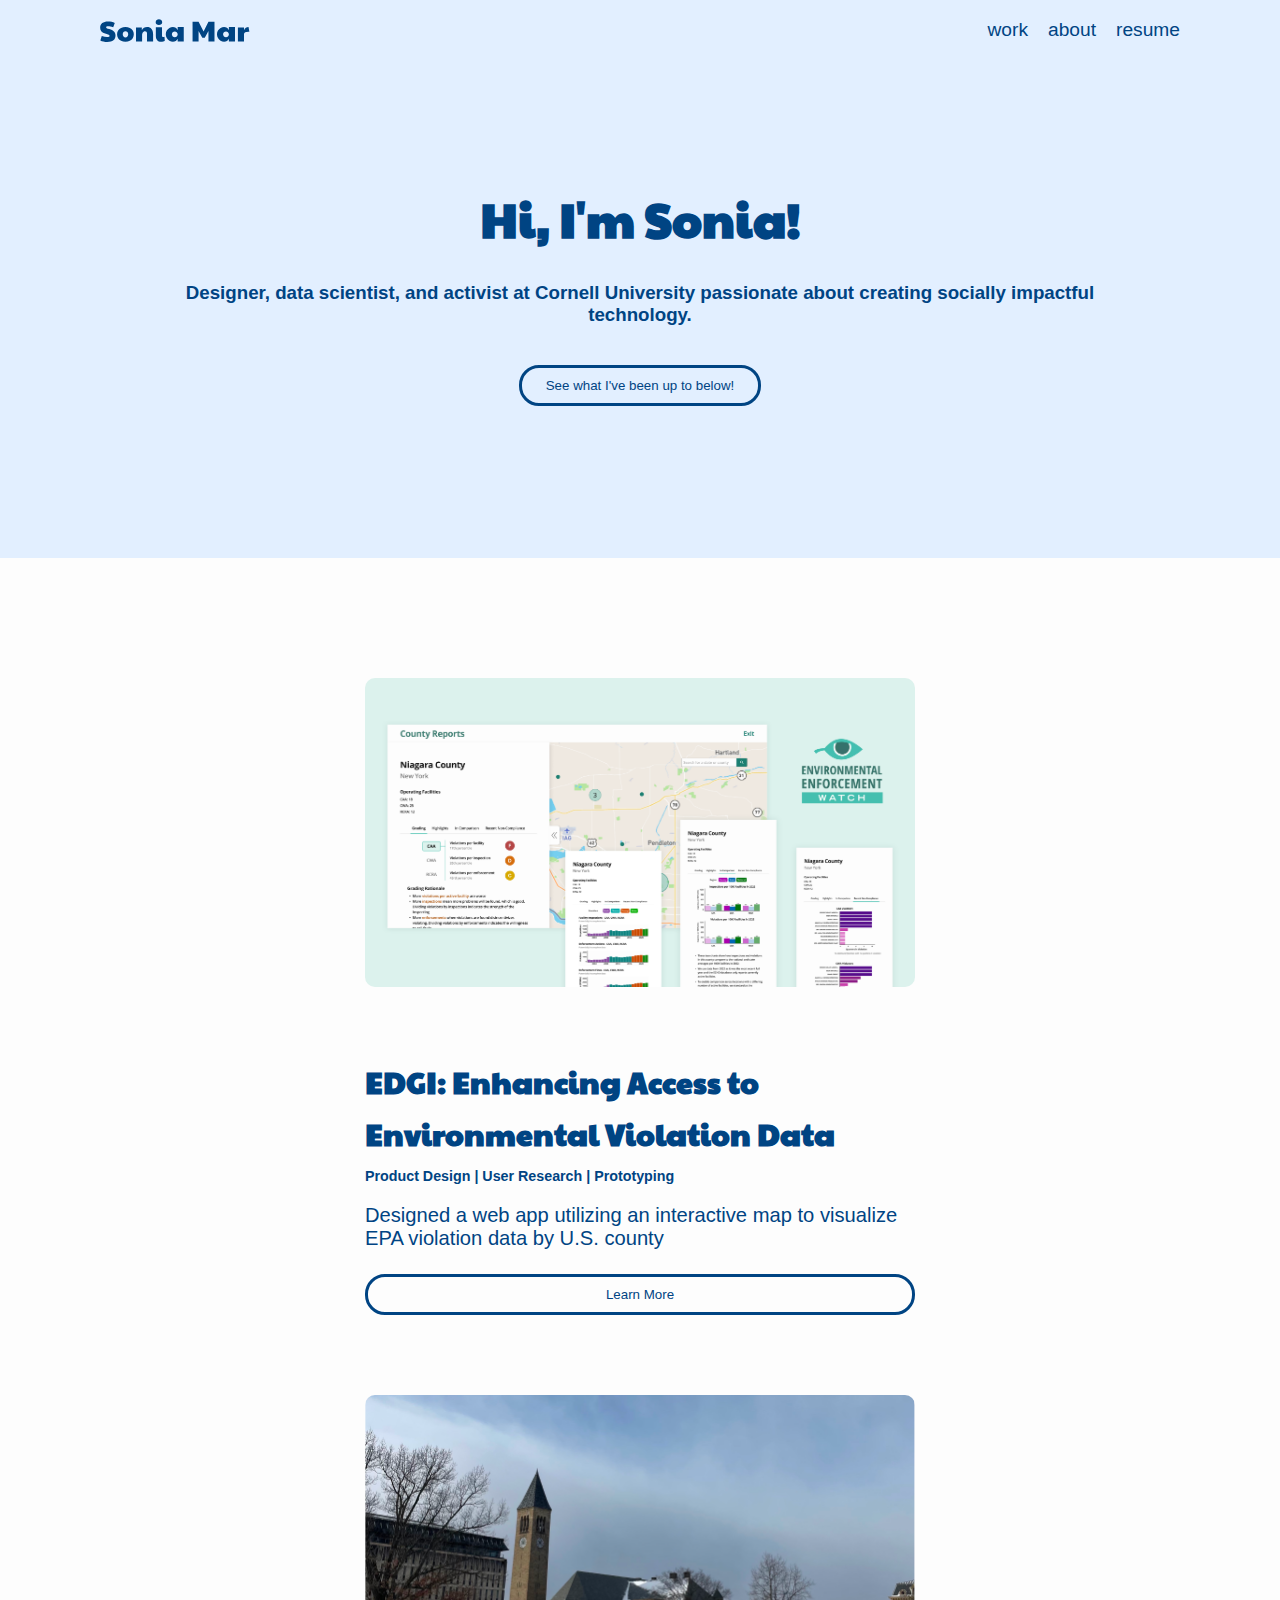
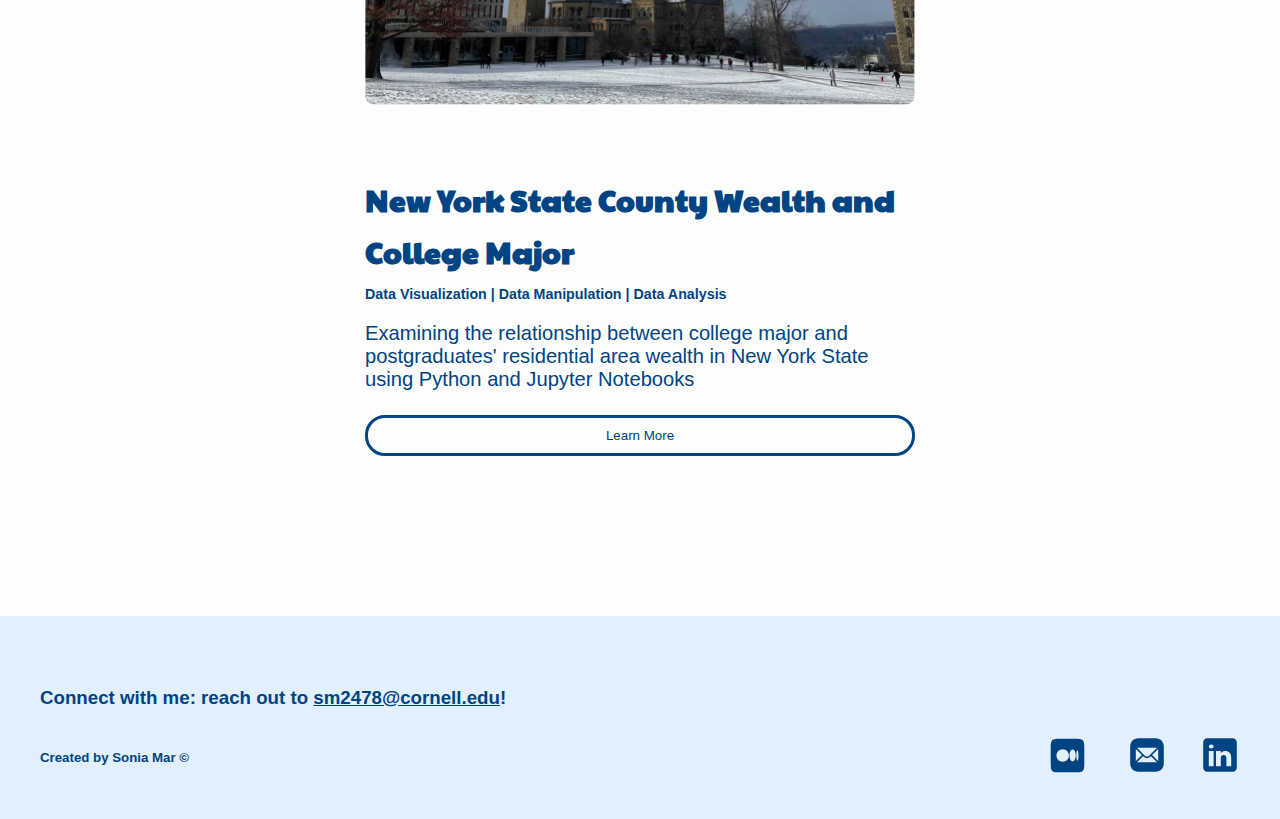
==== index.html @ f3399fb9 "finished almost all of breakpoints - need to do js, hamburger, and project pages" ====
<!DOCTYPE html>
<html lang="en">

<head>
    <meta charset="UTF-8">
    <meta name="viewport" content="width=device-width, initial-scale=1">
    <meta name="description" content="About Sonia">

    <title>Home - Sonia Mar</title>
    <link rel= "stylesheet" href= "styles/site.css">
</head>

<body>
    <header>
        <a href="index.html"><img id="header-name" src="images/Sonia Mar.svg" alt="Sonia Mar"></a>
        <nav>
            <ul>
                <li id="homepage"><a href="index.html">work</a></li>
                <li id="aboutpage"><a href="about.html">about</a></li>
                <li><a href="https://drive.google.com/file/d/1RnQjkvfjps5wU_FROiBdkWu7e7Fc8dGj/view?usp=sharing" target="blank">resume</a></li>
            </ul>
        </nav>
    </header>

    <main>
        <section id="home-welcome">
            <h1>Hi, I'm Sonia!</h1>
            <h3>Designer, data scientist, and activist at Cornell University passionate about creating socially impactful technology.</h3>
            <div id="button-container">
                <button><a href="#project-section">See what I've been up to below!</a></button>
            </div>    
        </section>
        <section id="project-section">
            <div id="projects">
                <div class="project ux" id="edgi">
                    <div id="edgi-text">
                        <h2>EDGI: Enhancing Access to Environmental Violation Data</h2>
                        <h6>Product Design | User Research | Prototyping</h6>
                        <p>Designed a web app utilizing an interactive map to visualize EPA violation data by U.S. county</p>
                        <button><a href="edgi.html">Learn More</a></button>
                    </div>
                    <figure class="thumbnail">
                        <img id="edgi-thumbnail" src="images/Thumbnail.png" alt="Image of the project">
                    </figure>
                </div>
                <div class="project data" id="countywealthmajor">
                    <div id="countywealthmajor-text">
                        <h2>New York State County Wealth and College Major</h2>
                        <h6>Data Visualization | Data Manipulation | Data Analysis</h6>
                        <p>Examining the relationship between college major and postgraduates' residential area wealth in New York State using Python and Jupyter Notebooks</p>
                        <button><a href="countywealthmajor.html">Learn More</a></button>
                    </div>
                    <figure class="thumbnail">
                        <img id="county-thumbnail" src="images/cornell.png" alt="Image of the project">
                    </figure>
                </div>
            </div>
        </section>
    </main>

    <footer>
        <h3>Connect with me: reach out to <a id="emaillink" href="mailto:sm2478@cornell.edu">sm2478@cornell.edu</a>!</h3>
        <div id="footer-info">
            <h5>Created by Sonia Mar &#169;</h5>
            <div id="links">
                <a id="mediumlink" href="https://medium.com/@sm2478"><img class="icon" id="medium" src="images/medium.svg" alt="Link to Medium profile"></a>
                <a href="mailto:sm2478@cornell.edu"><img class="icon" id="email" src="images/email.svg" alt="Link to email"></a>
                <a href="https://www.linkedin.com/in/mar-sonia116/"><img class="icon" id="linkedin" src="images/linkedin.svg" alt="Link to LinkedIn profile"></a>
            </div>
        </div>
    </footer>

</body>

</html>
---- styles/site.css ----
/* Wide view */

@font-face { 
	font-family: "Paytone One"; 
	src: url('PaytoneOne.ttf'); 
}

html {
    background-color: #e1e1e1;
    scroll-behavior: smooth;
}

body {
    background-color: #e2efff; 
    margin: 0px;
    color: #004483;
    font-family: 'Futura', 'Verdana', 'Helvetica', sans-serif;
}

a, a:visited, a:active {
    color: inherit;
    text-decoration: none;
}

header {
    display: flex;
    flex-direction: row;
    justify-content: space-between;
    padding-left: 100px;
    padding-right: 100px;
    font-size: 120%;
    align-items: bottom;
}

header a {
    display: flex;
    flex-direction: row;
    align-items: center;
}

header a:hover {
    color: #586c7e;
}

footer {
    margin-top: 32px;
    padding-top: 20px;
    padding-left: 40px;
    padding-right: 40px;
    padding-bottom: 32px;
}

footer h3 a:hover {
    color:#586c7e;
}

footer h3 a {
    text-decoration: underline;
}

#footer-info {
    display: flex;
    flex-direction: row;
    justify-content: space-between;
}

#footer-info #links {
    display: flex; 
    flex-direction: row;
    gap: 40px;
}

.icon {
    max-width: 40px;
}

#links a {
    padding: 0;
    margin: 0;
    max-width: 40px;
    max-height: 40px;
}

#linkedin {
    padding-top: 7px;
    padding-right: 0px;
}

#email {
    padding-top: 7px;
    margin-left: 7px;
}

#medium {
    max-width: 55px;
}

#mediumlink {
    width: 55px;
    height: 55px;
}

#header-name {
    max-width: 150px;
}

h1 {
    font-family: "Paytone One", serif;
}

h2 {
    font-family: "Paytone One", serif;
}

/* HOME PAGE */

#home-welcome {
    text-align: center;
    padding-left: 350px;
    padding-right: 350px;
    padding-top: 60px;
    padding-bottom: 100px;
}

#home-welcome h1 {
    font-size: 300%;
    padding: 20px;
    padding-bottom: 10px;
    margin-bottom: 12px;
    margin-top: 32px;
}

#home-welcome #button-container {
    padding: 20px;
}

button {
    color: #004483;
    border: 3px solid;
    border-radius: 20px;
    background: none;
    font-weight: medium;
    font-family: 'Futura', 'Verdana', 'Helvetica', sans-serif;
    display: flex;
    flex-direction: row;
    gap: 10px;
    padding: 0px;
}

button a {
    padding-right: 24px;
    padding-left: 24px;
    padding-top: 10px;
    padding-bottom: 10px;
    border-radius: 16px;
}

button :hover {
    background-color: #004483;
    color: #fdfdfd;
    border: 0px;
}

#button-container {
    display: flex;
    flex-direction: row;
    justify-content: center;
    margin-bottom: 32px;
}

nav ul {
    display: flex;
    flex-direction: row;
    gap: 20px;
    list-style: none;
}

#projects {
    display: flex;
    flex-direction: column;
    gap: 80px;
    padding-bottom: 60px;
    padding-top: 20px;
}

#project-section {
    background-color: #FDFDFD;
    padding-left: 200px;
    padding-right: 200px;
}

.project {
    background-color: FDFDFD;
    display: flex;
    flex-direction: row;
    justify-content: space-between;
    gap: 60px;
    font-size: 105%;
}

.project figure img {
    max-width: 550px;
    border-radius: 10px;
}

figure {
    margin: 0px;
}

.project div p {
    font-size: larger;
    margin: 0px;
    margin-bottom: 24px;
}

.project div h2 {
    font-size: 180%;
    margin-top: 0px;
    margin-bottom: 12px;
}

.project div h6 {
    font-size: 85%;
    margin-top: 0px;
    margin-bottom: 20px;
}

#project-section {
    padding-top: 100px;
    padding-bottom: 100px;
}

/* ABOUT PAGE */

#profile {
    max-width: 300px;
    border-radius: 20px;
}

#about-intro {
    display: flex;
    flex-direction: row;
    align-items: center;
    gap: 60px;
    padding-left: 200px;
    padding-right: 200px;
    padding-top: 60px;
    padding-bottom: 60px;
}

#about-intro h1 {
    font-size: 180%;
}

#about-intro p {
    font-size: larger;
}

#experience-activities {
    margin-top: 48px;
    background-color: #FDFDFD;
    padding: 100px;
    padding-bottom: 60px;
    display: flex;
    flex-direction: row;
    gap: 60px;
    justify-content: center;
    font-size: larger;
}

#experience-activities div {
    width: 450px;
}

#experience-activities div h2 {
    margin-bottom: 30px;
}

#experience-activities div ul li {
    list-style: none;
}

#experience-activities div ul li h4 {
    margin-bottom: 0px;
}

#experience-activities div ul li p {
    margin-top: 8px;
    margin-bottom: 40px;
}

#superlatives {
    background-color: #fdfdfd;
    padding: 100px;
    display: flex;
    flex-direction: row;
    gap: 60px;
    font-size: larger;
    align-items: center;
}

#superlatives h2 {
    margin-top: 0px;
}

#superlatives ul li {
    margin-top: 20px;
}

.italic {
    font-style: italic;
}

.underline {
    text-decoration: underline;
}

#collage {
    max-width: 550px;
}

#intro-text p a:hover {
    color:#586c7e;
}

#intro-text p a {
    text-decoration: underline;
}

/* Hidden classes */

.hidden {
    display: none !important;
}

.accessible-hidden {
    position: absolute;
    left: -10000px;
    top: auto;
    width: 1px;
    height: 1px;
    overflow: hidden;
}

/* Media queries */

@media (max-width: 1400px) {
    /* Home */
    .project {
        flex-direction: column-reverse;
    }
    .project div {
        max-width: 550px;
    }
    #project-section {
        display: flex;
        flex-direction: column;
        align-items: center;
    }
    .project div button {
        display: flex;
        flex-direction: column;
        width: 100%;
        align-items: center;
    }
    #home-welcome {
        padding-left: 150px;
        padding-right: 150px;
    }
}

@media (max-width: 1040px) {
    #about-intro {
        flex-direction: column;
    }
    #superlatives {
        flex-direction: column;
    }
}
@media (max-width: 900px) {
    #experience-activities {
        flex-direction: column;
        align-items: center;
    }
}

@media (max-width: 850px) { /* hamburger menu */
    #footer-info {
        flex-direction: column-reverse;
        align-items: center;
    }
    footer {
        display: flex;
        flex-direction: column;
        align-items: center;
    }
    #links {
       padding-left: -40px;
    }
    footer h3 {
        align-content: center;
    }
    #about-intro {
        padding-left: 10%;
        padding-right: 10%;
    }
    #home-welcome {
        padding-left: 40px;
        padding-right: 40px;
    }
    .thumbnail img {
        max-width: 80%;
        width: 400px;
    }
    #collage {
        max-width: 400px;
    }
}
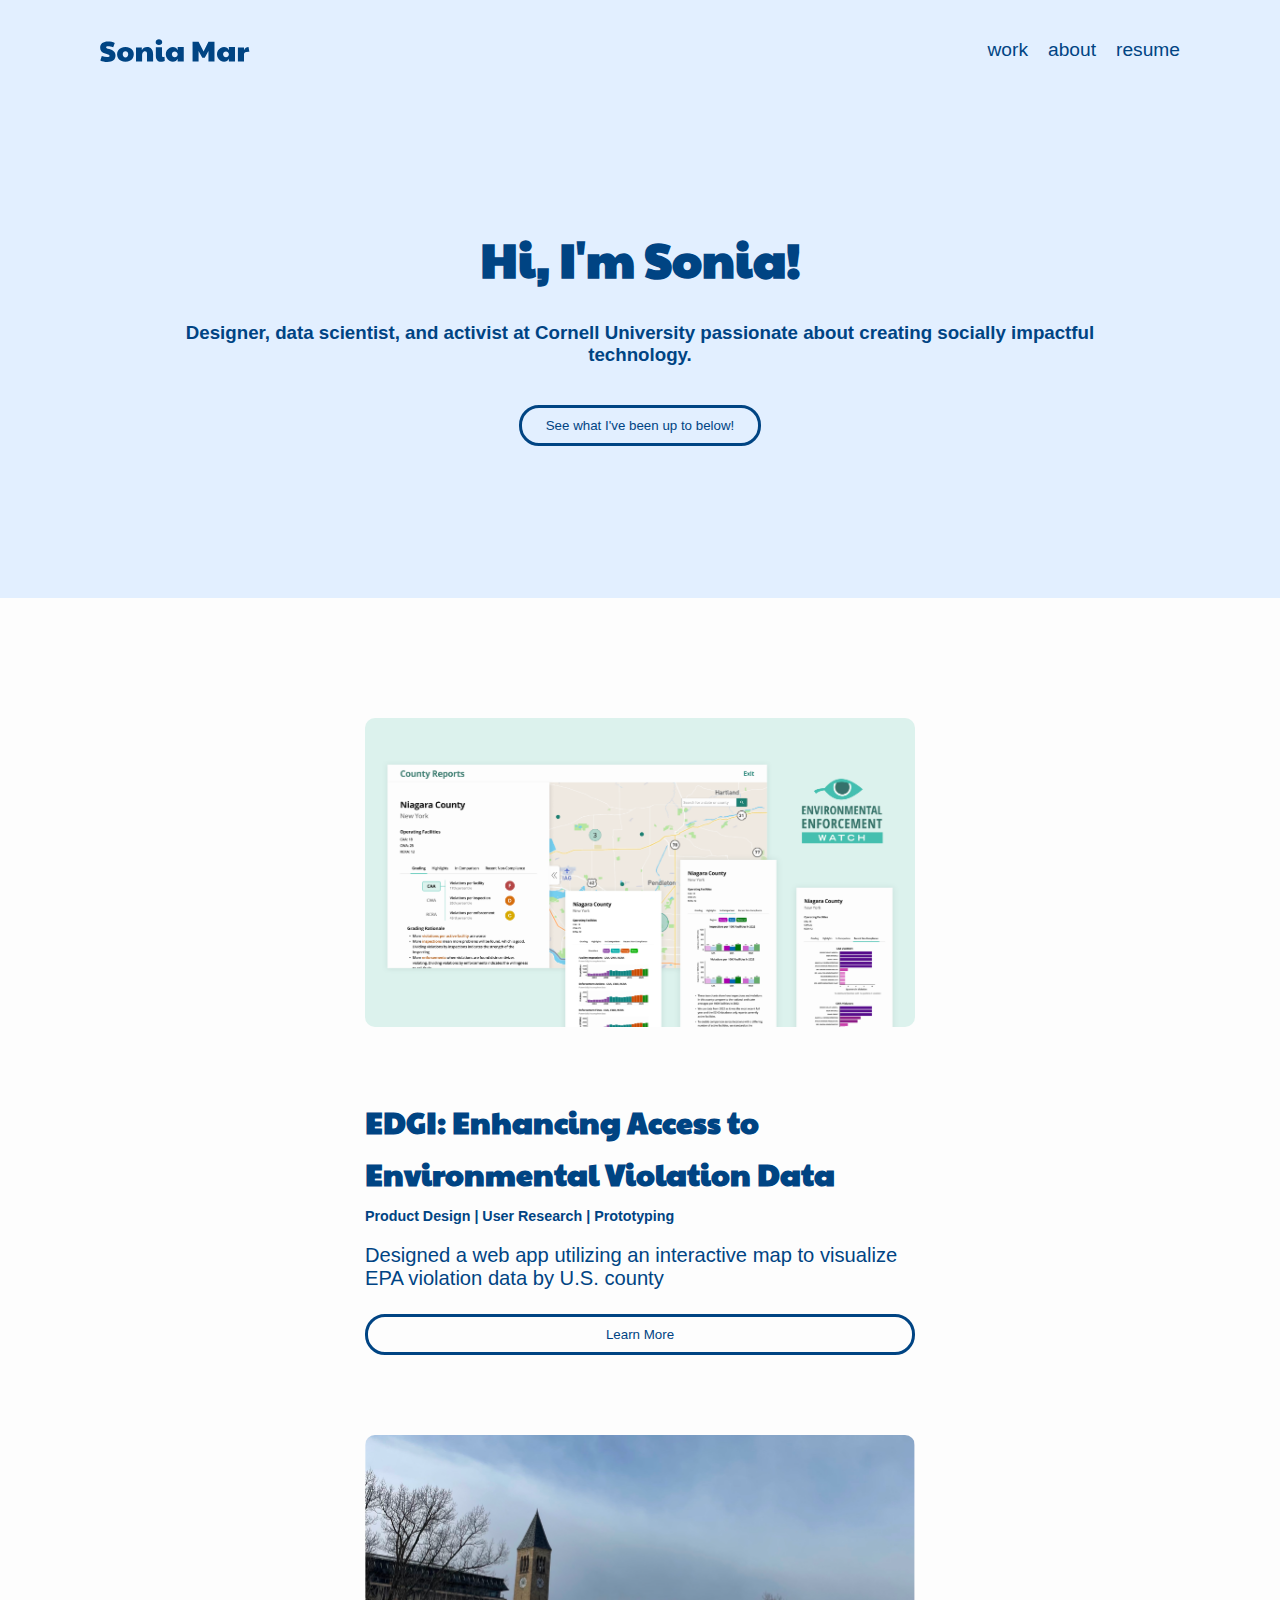
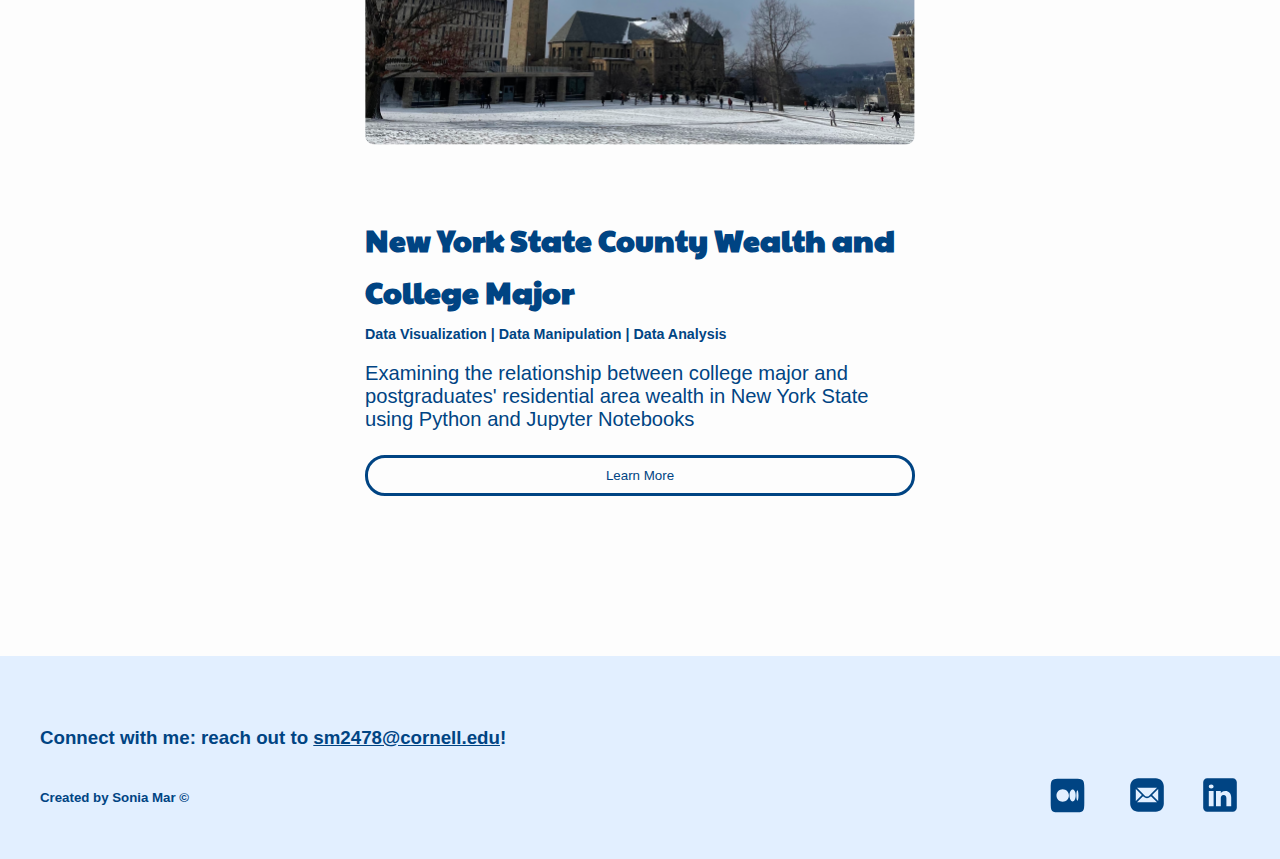
==== commit cbff4671: "need to do z-index hamburger" ====
--- a/index.html
+++ b/index.html
@@ -12,8 +12,15 @@
 
 <body>
     <header>
-        <a href="index.html"><img id="header-name" src="images/Sonia Mar.svg" alt="Sonia Mar"></a>
-        <nav>
+        <div id="mobile-header">
+            <a href="index.html"><img id="header-name" src="images/Sonia Mar.svg" alt="Sonia Mar"></a>
+            <button class="accessible-hidden" id="hamburger-menu">
+                <figure>
+                    <img id="hamburger-icon" src="images/hamburger.svg" alt="Hamburger menu">
+                </figure>
+            </button>
+        </div>
+        <nav id="nav-menu">
             <ul>
                 <li id="homepage"><a href="index.html">work</a></li>
                 <li id="aboutpage"><a href="about.html">about</a></li>
@@ -70,6 +77,9 @@
         </div>
     </footer>
 
+    <script src="scripts/jquery-3.7.1.js"></script>
+    <script src="scripts/nav.js"></script>
+
 </body>
 
 </html>
--- a/styles/site.css
+++ b/styles/site.css
@@ -29,7 +29,8 @@
     padding-left: 100px;
     padding-right: 100px;
     font-size: 120%;
-    align-items: bottom;
+    padding-bottom: 20px;
+    padding-top: 20px;
 }
 
 header a {
@@ -40,6 +41,12 @@
 
 header a:hover {
     color: #586c7e;
+}
+
+#mobile-header {
+    display: flex;
+    flex-direction: row;
+    justify-content: space-between;
 }
 
 footer {
@@ -110,6 +117,10 @@
 
 h2 {
     font-family: "Paytone One", serif;
+}
+
+#hamburger-menu {
+    border: 0 !important;
 }
 
 /* HOME PAGE */
@@ -327,6 +338,120 @@
     text-decoration: underline;
 }
 
+/* EDGI page */
+
+#edgi-main {
+    background-color: #fdfdfd;
+}
+
+#heroimg {
+    width: 80%;
+    border: 1px solid #a2d4c6;
+    margin-bottom: 20px;;
+}
+
+#hero {
+    display: flex;
+    flex-direction: column;
+    align-items: center;
+    padding-top: 60px;
+    padding-bottom: 20px;
+}
+
+#col-container {
+    display: flex;
+    flex-direction: row;
+    gap: 60px;
+}
+
+#col1 {
+    flex-basis: 100%;
+}
+
+#col2 {
+    flex-basis: 100%;
+}
+
+#affinity-diagram, #ewg, #CalEPA, #infoarch, #sketches, #sidepanel, #gradingexplorations, #transparency, #color, #collapse, #additionalinfo, figcaption, video, #prototype, #reflection, #highfidelity, #mediumfidelity, #brainstorming-sketches, #competitors, #user-insights, #solution, #problem, #overview {
+    width: 70%;
+    display: block;
+    margin-left: auto;
+    margin-right: auto;
+}
+
+#edgi-main section {
+    padding-bottom: 40px;
+}
+
+figcaption {
+    font-style: italic;
+    color: #767676;
+    padding-bottom: 20px;
+    padding-top: 8px;
+}
+
+#note {
+    color: #767676;
+    padding-top: 20px;
+}
+
+#edgi-main figure {
+    padding-top: 20px;
+}
+
+.greenitalic {
+    color: #398f26;
+    font-size: larger;
+}
+
+video {
+    padding-top: 40px;
+    padding-bottom: 40px;
+}
+
+#reflections-list li {
+    list-style: none;
+}
+
+#edgi-main section h3 {
+    padding-top: 40px;
+}
+
+.edgilink {
+    text-decoration: underline;
+}
+
+.edgilink:hover {
+    color: #586c7e;
+}
+
+#edgi-nav {
+    display: flex;
+    flex-direction: column;
+    align-items: center;
+}
+
+#edgi-nav ul {
+    display: flex;
+    flex-direction: row;
+    flex-wrap: wrap;
+    gap: 20px;
+    padding: 0px;
+    margin-right: 20px;
+    margin-left: 20px;
+    max-width: 80%;
+}
+
+#edgi-nav ul li {
+    list-style: none;
+    text-decoration: underline;
+    font-size: smaller;
+}
+
+#hero {
+    padding-bottom: 0px !important;
+}
+
 /* Hidden classes */
 
 .hidden {
@@ -342,6 +467,24 @@
     overflow: hidden;
 }
 
+#hamburger-icon {
+    width: 30px;
+    height: 30px;
+}
+
+#hamburger-menu {
+    border-radius: none;
+    cursor: pointer;
+}
+
+#hamburger-menu :hover {
+    background-color: #e2efff !important;
+}
+
+#hamburger-icon :hover {
+    background-color: #e2efff !important;
+}
+
 /* Media queries */
 
 @media (max-width: 1400px) {
@@ -376,15 +519,73 @@
     #superlatives {
         flex-direction: column;
     }
-}
-@media (max-width: 900px) {
+    #affinity-diagram, #ewg, #CalEPA, #infoarch, #sketches, #sidepanel, #gradingexplorations, #transparency, #color, #collapse, #additionalinfo, figcaption, video, #prototype, #reflection, #highfidelity, #mediumfidelity, #brainstorming-sketches, #competitors, #user-insights, #solution, #problem, #overview {
+        width: 80%;
+    }
+    #hero h1 {
+        max-width: 80%;
+        text-align: center;
+    }
+}
+@media (max-width: 900px) { /* hamburger menu */
     #experience-activities {
         flex-direction: column;
         align-items: center;
     }
-}
-
-@media (max-width: 850px) { /* hamburger menu */
+    #col1 h3 { 
+        margin: 0px;
+        padding-top: 0px !important;
+    }
+
+    #col2 h3 {
+        margin: 0px;
+        padding-top: 0px !important;
+    }
+    
+    #overview hr {
+        margin-bottom: 20px !important;
+    }
+
+    #col-container {
+        flex-direction: column;
+        gap: 0px;
+    }
+    header {
+        align-items: start;
+        flex-direction: column;
+    }
+    #nav-menu ul {
+        flex-direction: column;
+    }
+    #nav-menu ul {
+        display: flex;
+        flex-direction:column;
+        justify-content: center;
+        width: 100%;
+        margin: 0;
+        padding: 20px;
+        background-color: #fdfdfd;
+        border: 1px solid #004483;
+        margin-top: 12px;
+        border-radius: 20px;
+    }
+
+    #nav-menu {
+        width: 100%;
+    }
+
+    #nav-menu ul li {
+        display: flex;
+        flex-direction: row;
+        justify-content: center;
+    }
+
+    #mobile-header {
+        width: 100%;
+    }
+}
+
+@media (max-width: 850px) {
     #footer-info {
         flex-direction: column-reverse;
         align-items: center;
@@ -398,7 +599,7 @@
        padding-left: -40px;
     }
     footer h3 {
-        align-content: center;
+        text-align: center;
     }
     #about-intro {
         padding-left: 10%;
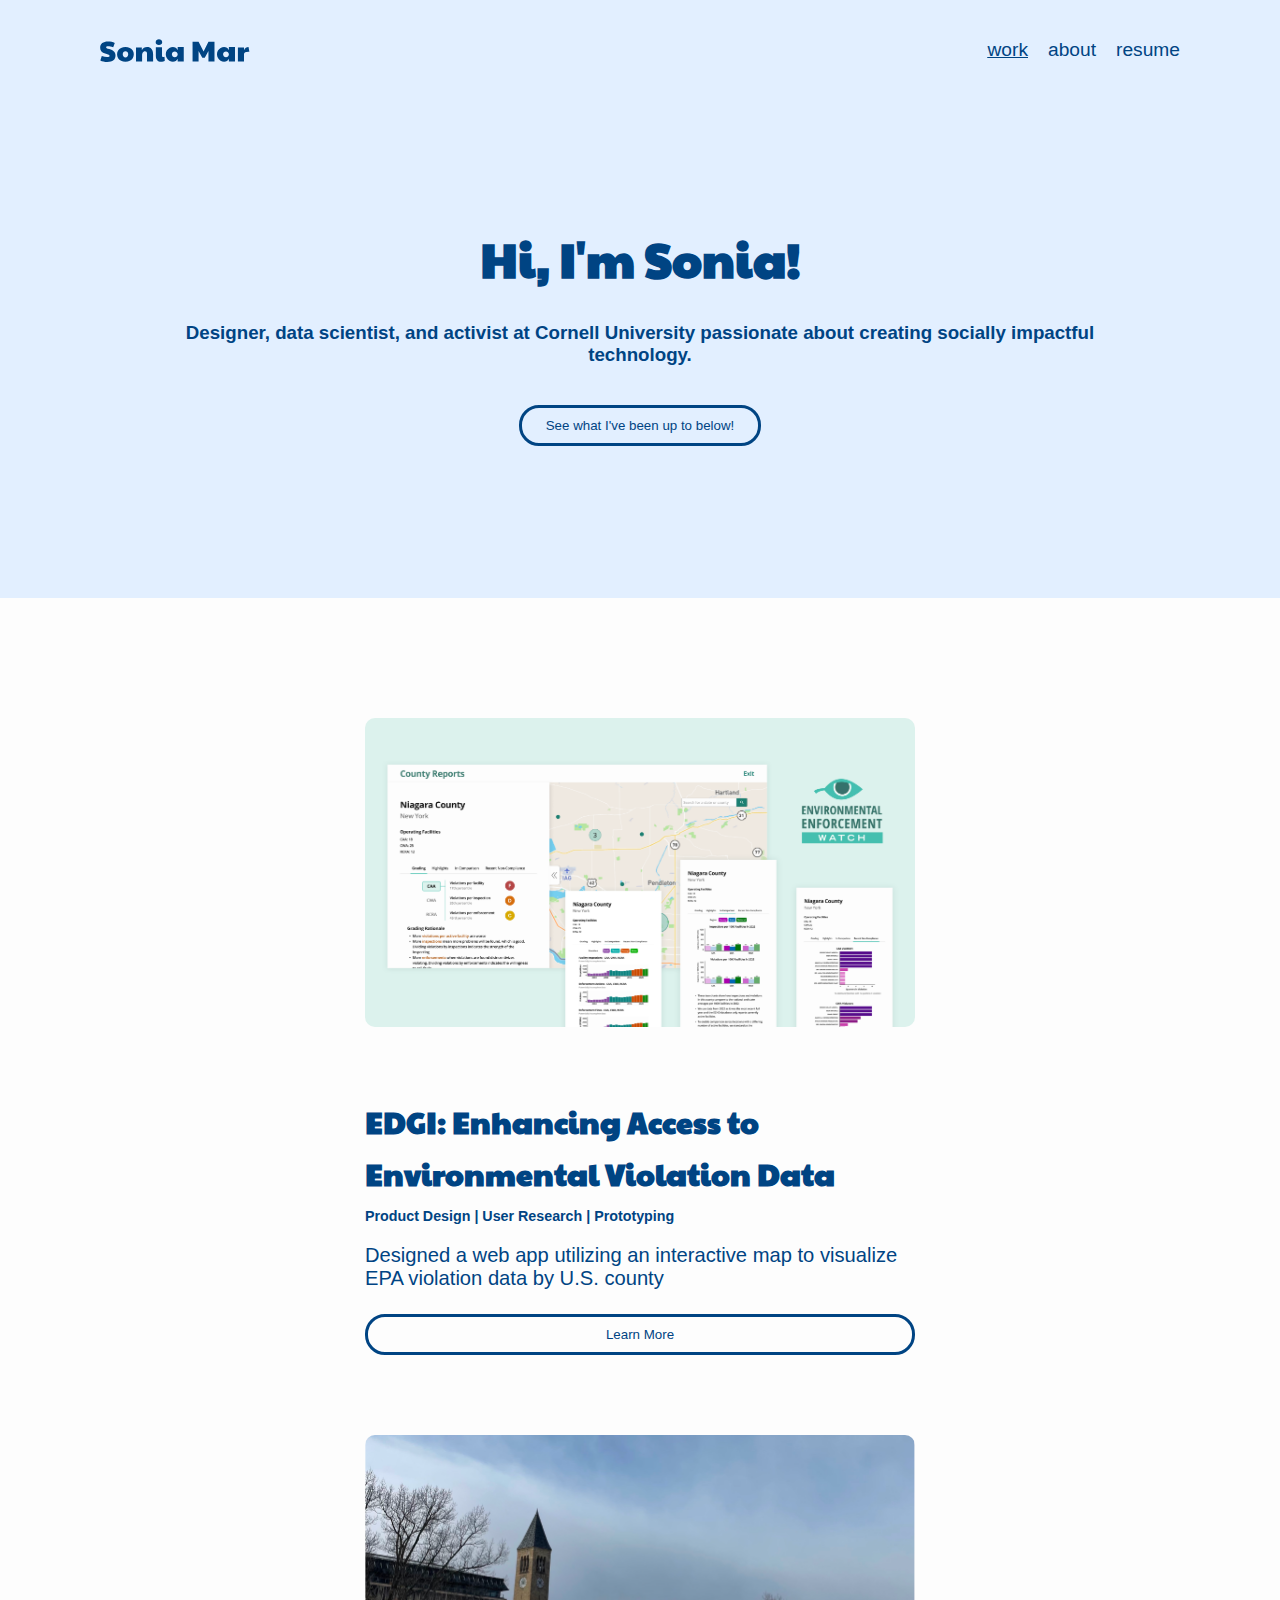
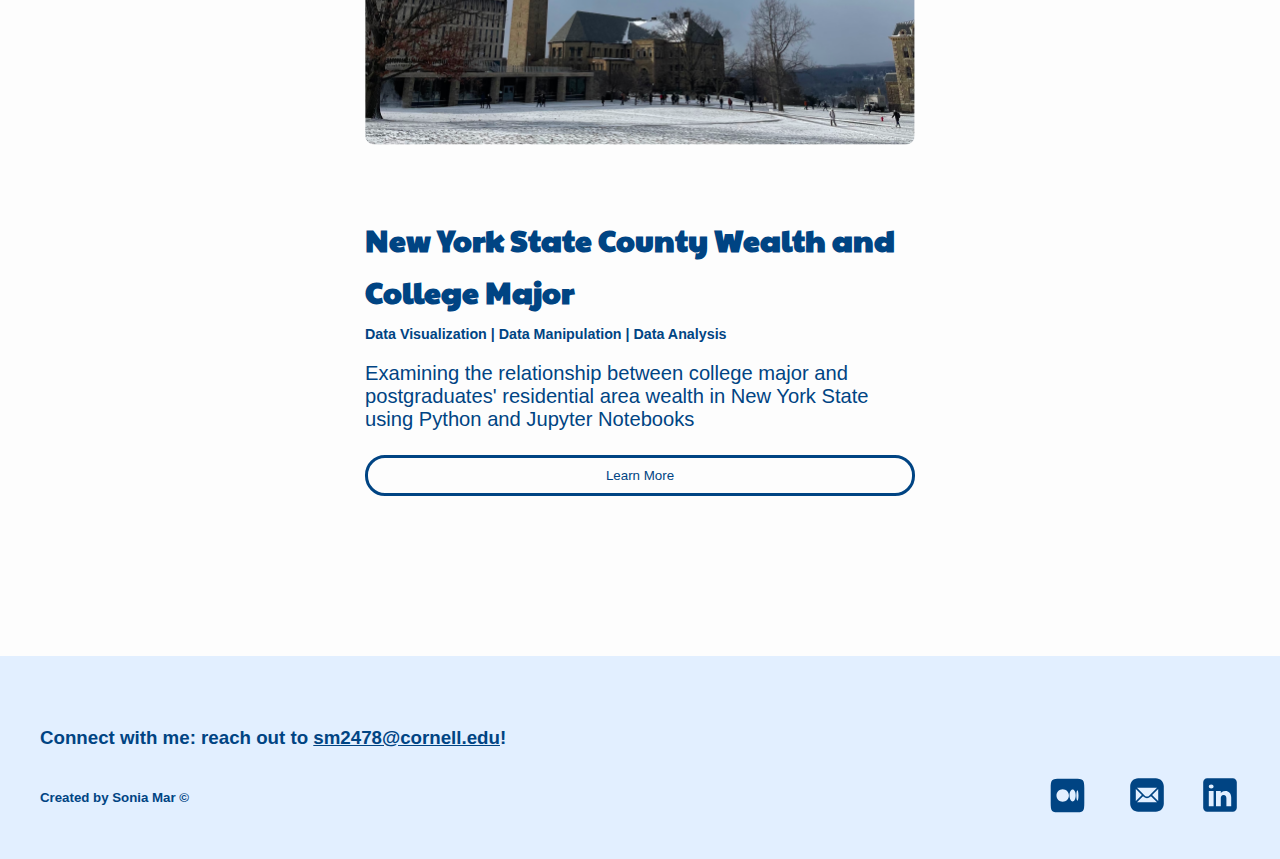
==== commit 6bfadbcf: "added page.js" ====
--- a/index.html
+++ b/index.html
@@ -24,7 +24,7 @@
             <ul>
                 <li id="homepage"><a href="index.html">work</a></li>
                 <li id="aboutpage"><a href="about.html">about</a></li>
-                <li><a href="https://drive.google.com/file/d/1RnQjkvfjps5wU_FROiBdkWu7e7Fc8dGj/view?usp=sharing" target="blank">resume</a></li>
+                <li><a href="https://drive.google.com/file/d/1iuEJ-0UhrVMA4-BxgECnaEiDhEPypXls/view?usp=sharing" target="blank">resume</a></li>
             </ul>
         </nav>
     </header>
@@ -79,6 +79,7 @@
 
     <script src="scripts/jquery-3.7.1.js"></script>
     <script src="scripts/nav.js"></script>
+    <script src="scripts/page.js"></script>
 
 </body>
 
--- a/styles/site.css
+++ b/styles/site.css
@@ -159,14 +159,17 @@
 }
 
 button a {
-    padding-right: 24px;
-    padding-left: 24px;
     padding-top: 10px;
     padding-bottom: 10px;
     border-radius: 16px;
+    text-align: center;
+    padding-left: 24px;
+    padding-right: 24px;
 }
 
 button :hover {
+    padding-left: 24px;
+    padding-right: 24px;
     background-color: #004483;
     color: #fdfdfd;
     border: 0px;
@@ -344,13 +347,13 @@
     background-color: #fdfdfd;
 }
 
-#heroimg {
+.heroimg {
     width: 80%;
     border: 1px solid #a2d4c6;
     margin-bottom: 20px;;
 }
 
-#hero {
+.hero {
     display: flex;
     flex-direction: column;
     align-items: center;
@@ -390,7 +393,7 @@
     padding-top: 8px;
 }
 
-#note {
+.note {
     color: #767676;
     padding-top: 20px;
 }
@@ -425,13 +428,13 @@
     color: #586c7e;
 }
 
-#edgi-nav {
+.page-nav {
     display: flex;
     flex-direction: column;
     align-items: center;
 }
 
-#edgi-nav ul {
+.page-nav ul {
     display: flex;
     flex-direction: row;
     flex-wrap: wrap;
@@ -442,14 +445,44 @@
     max-width: 80%;
 }
 
-#edgi-nav ul li {
+.page-nav ul li {
     list-style: none;
     text-decoration: underline;
     font-size: smaller;
 }
 
-#hero {
+.hero {
     padding-bottom: 0px !important;
+}
+
+/* County Wealth Page */
+
+#countymain {
+    background-color: #fdfdfd;
+}
+
+#county-overview, #research-question, #githublink, #conclusions, #county-reflection {
+    width: 70%;
+    display: block;
+    margin-left: auto;
+    margin-right: auto;
+}
+#research-question {
+    font-style: italic;
+    padding: 12px;
+    border: 2px solid #004483;
+}
+
+#countymain section {
+    padding-bottom: 40px;
+}
+
+#countynote {
+    font-style: italic;
+}
+
+#conclusions h3 {
+    font-size: smaller;
 }
 
 /* Hidden classes */
@@ -485,6 +518,10 @@
     background-color: #e2efff !important;
 }
 
+#nav-menu .active {
+    text-decoration: underline;
+}
+
 /* Media queries */
 
 @media (max-width: 1400px) {
@@ -506,6 +543,13 @@
         width: 100%;
         align-items: center;
     }
+    
+    .project div button a {
+        padding-left: 0;
+        padding-right: 0;
+        width: 100%;
+    }
+
     #home-welcome {
         padding-left: 150px;
         padding-right: 150px;
@@ -522,7 +566,7 @@
     #affinity-diagram, #ewg, #CalEPA, #infoarch, #sketches, #sidepanel, #gradingexplorations, #transparency, #color, #collapse, #additionalinfo, figcaption, video, #prototype, #reflection, #highfidelity, #mediumfidelity, #brainstorming-sketches, #competitors, #user-insights, #solution, #problem, #overview {
         width: 80%;
     }
-    #hero h1 {
+    .hero h1 {
         max-width: 80%;
         text-align: center;
     }
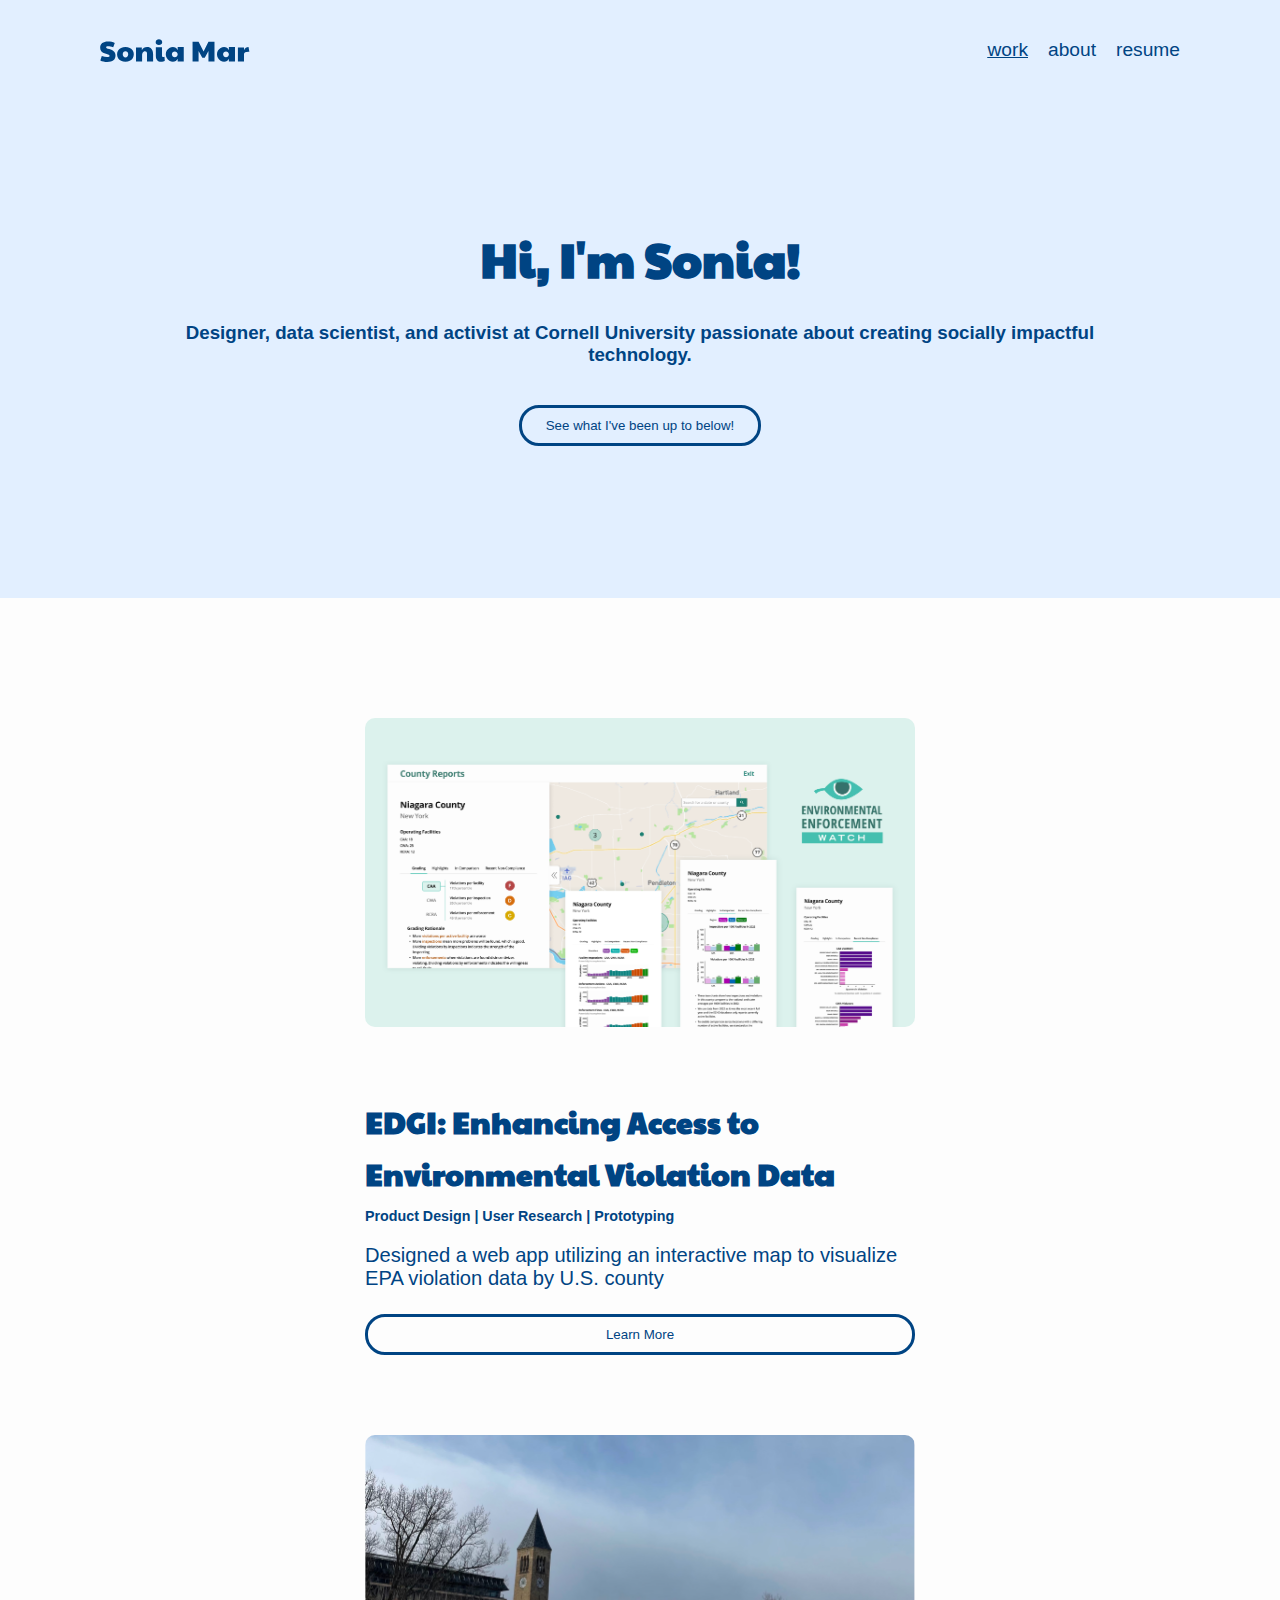
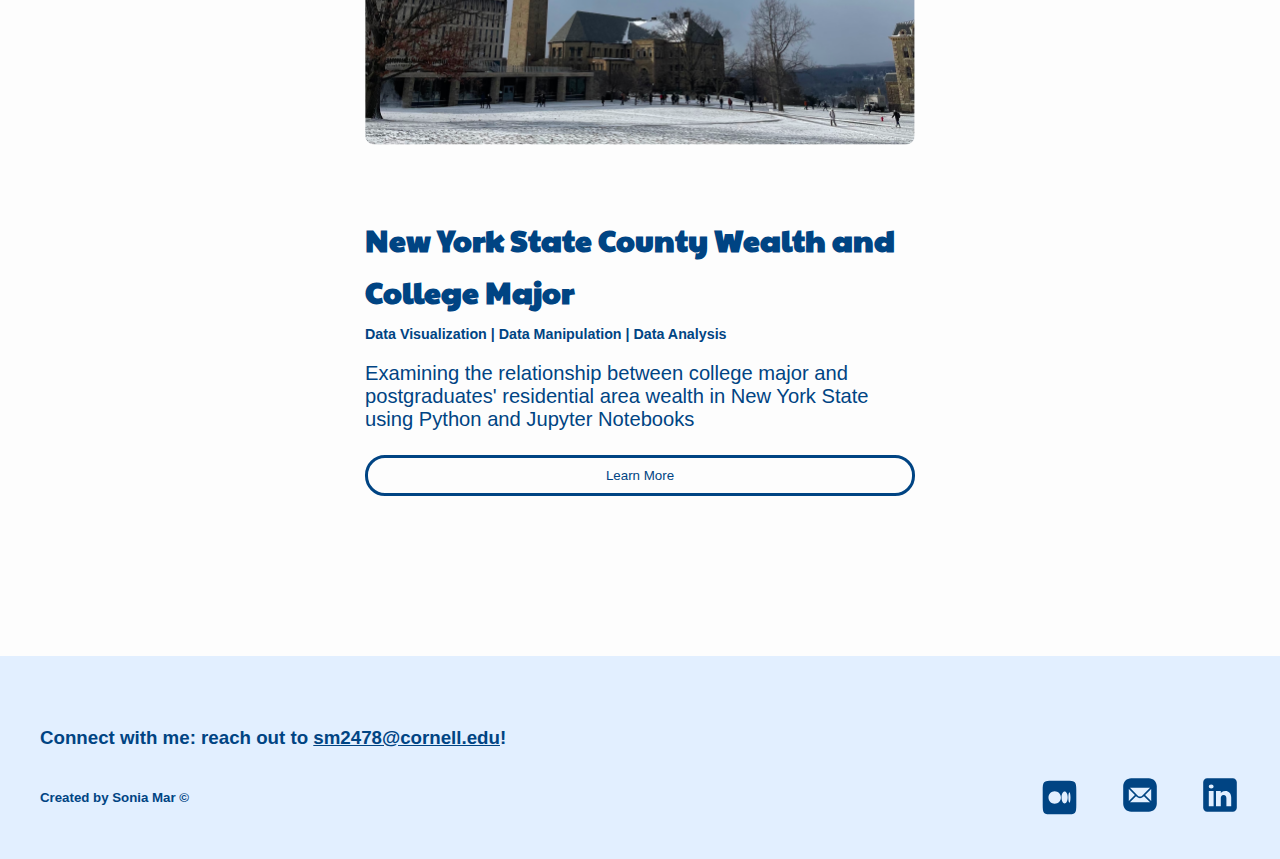
==== commit cccd70e1: "finished ??????" ====
--- a/index.html
+++ b/index.html
@@ -70,9 +70,12 @@
         <div id="footer-info">
             <h5>Created by Sonia Mar &#169;</h5>
             <div id="links">
-                <a id="mediumlink" href="https://medium.com/@sm2478"><img class="icon" id="medium" src="images/medium.svg" alt="Link to Medium profile"></a>
-                <a href="mailto:sm2478@cornell.edu"><img class="icon" id="email" src="images/email.svg" alt="Link to email"></a>
-                <a href="https://www.linkedin.com/in/mar-sonia116/"><img class="icon" id="linkedin" src="images/linkedin.svg" alt="Link to LinkedIn profile"></a>
+                <a id="medium" href="https://medium.com/@sm2478"><img class="icon" id="mediumicon" src="images/medium.svg" alt="Link to Medium profile"></a>
+                <a class="accessible-hidden" id="mediumhover" href="https://medium.com/@sm2478"><img class="icon" id="mediumclicked" src="images/medium-clicked.svg" alt="Link to Medium profile"></a>
+                <a id="email" href="mailto:sm2478@cornell.edu"><img class="icon" id="emailicon" src="images/email.svg" alt="Link to email"></a>
+                <a class="accessible-hidden" id="emailhover"  href="mailto:sm2478@cornell.edu"><img class="icon" id="emailclicked" src="images/email-clicked.svg" alt="Link to email"></a>
+                <a id="linkedin" href="https://www.linkedin.com/in/mar-sonia116/"><img class="icon" id="linkedinicon" src="images/linkedin.svg" alt="Link to LinkedIn profile"></a>
+                <a class="accessible-hidden" id="linkedinhover"  href="https://www.linkedin.com/in/mar-sonia116/"><img class="icon" id="linkedinclicked" src="images/linkedin-clicked.svg" alt="Link to LinkedIn profile"></a>
             </div>
         </div>
     </footer>
@@ -80,6 +83,7 @@
     <script src="scripts/jquery-3.7.1.js"></script>
     <script src="scripts/nav.js"></script>
     <script src="scripts/page.js"></script>
+    <script src="scripts/iconlinks.js"></script>
 
 </body>
 
--- a/styles/site.css
+++ b/styles/site.css
@@ -49,6 +49,15 @@
     justify-content: space-between;
 }
 
+#mobile-header figure {
+    max-width: 30px;
+    max-height: 30px;
+}
+
+#mobile-header {
+    padding: 0;
+}
+
 footer {
     margin-top: 32px;
     padding-top: 20px;
@@ -77,34 +86,25 @@
     gap: 40px;
 }
 
-.icon {
+#emailicon, #emailclicked, #linkedinicon, #linkedinclicked {
     max-width: 40px;
+}
+
+#mediumicon, #mediumclicked {
+    width: 55px;
+    padding-left: 7px;
+    margin-bottom: 4px;
 }
 
 #links a {
     padding: 0;
     margin: 0;
-    max-width: 40px;
-    max-height: 40px;
-}
-
-#linkedin {
-    padding-top: 7px;
-    padding-right: 0px;
-}
-
-#email {
-    padding-top: 7px;
-    margin-left: 7px;
-}
-
-#medium {
     max-width: 55px;
-}
-
-#mediumlink {
-    width: 55px;
-    height: 55px;
+    max-height: 55px;
+}
+
+#links {
+    align-items: center;
 }
 
 #header-name {
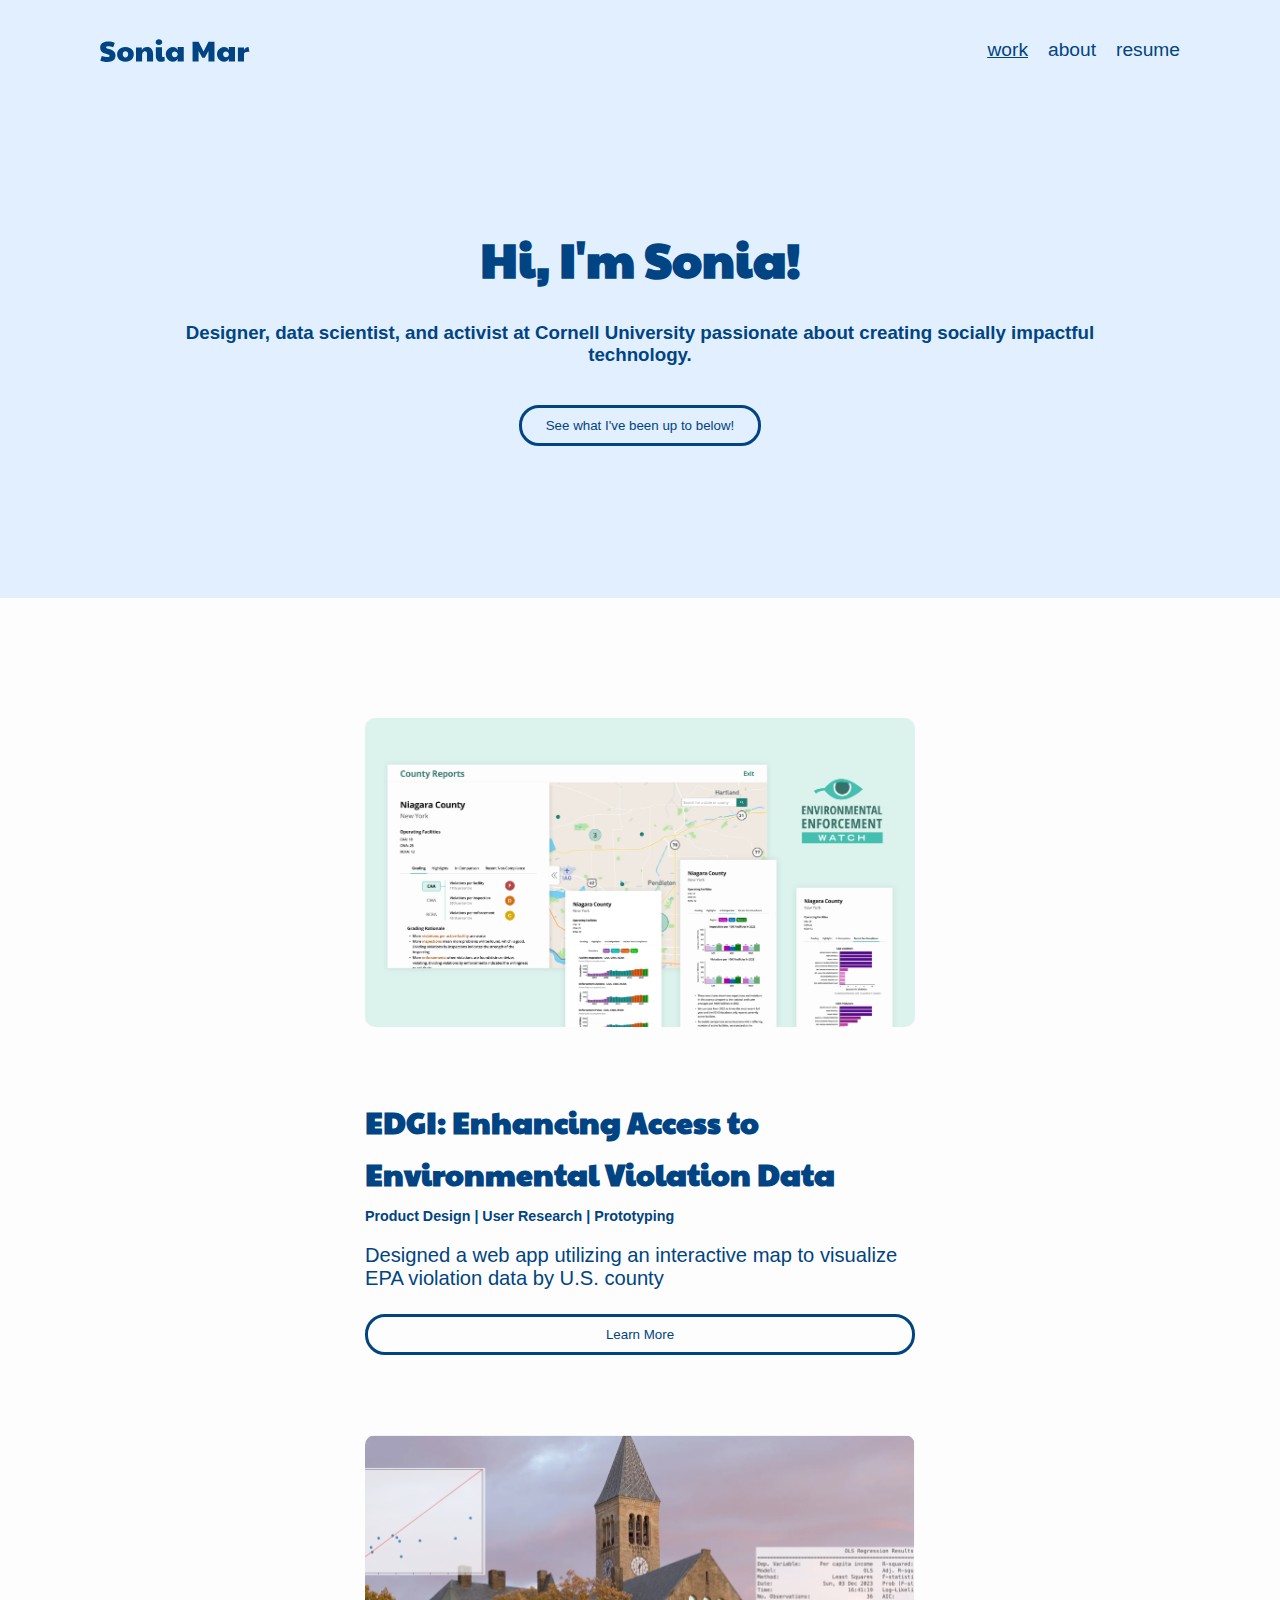
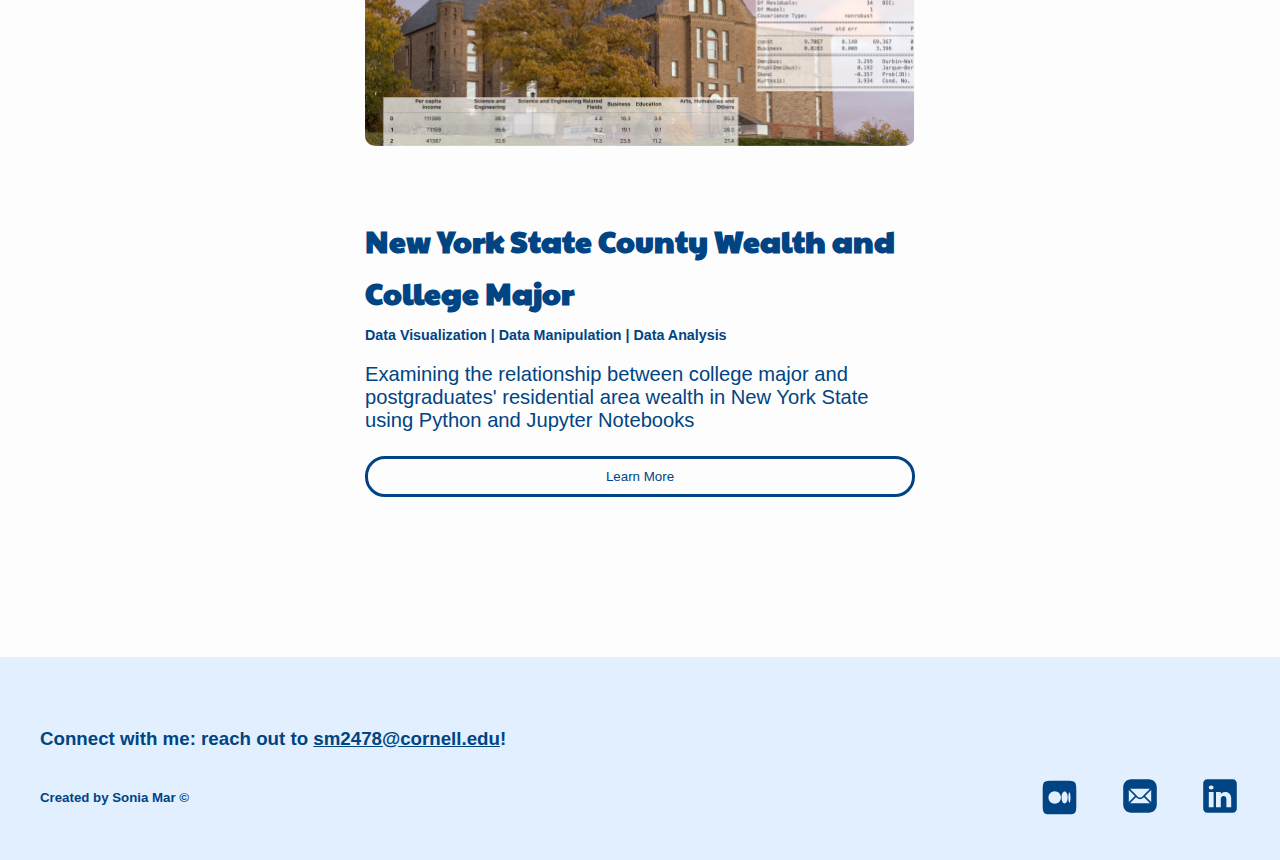
==== commit 1ba7c1fd: "added tab icon?" ====
--- a/index.html
+++ b/index.html
@@ -5,6 +5,7 @@
     <meta charset="UTF-8">
     <meta name="viewport" content="width=device-width, initial-scale=1">
     <meta name="description" content="About Sonia">
+    <link rel="shortcut icon" type="image/x-icon.png" href="favicon.ico" />
 
     <title>Home - Sonia Mar</title>
     <link rel= "stylesheet" href= "styles/site.css">
--- a/styles/site.css
+++ b/styles/site.css
@@ -470,11 +470,17 @@
 #research-question {
     font-style: italic;
     padding: 12px;
+    margin-top: 40px;
+    margin-bottom: 40px;
     border: 2px solid #004483;
 }
 
 #countymain section {
     padding-bottom: 40px;
+}
+
+#githublinklink {
+    font-weight: bold;
 }
 
 #countynote {
